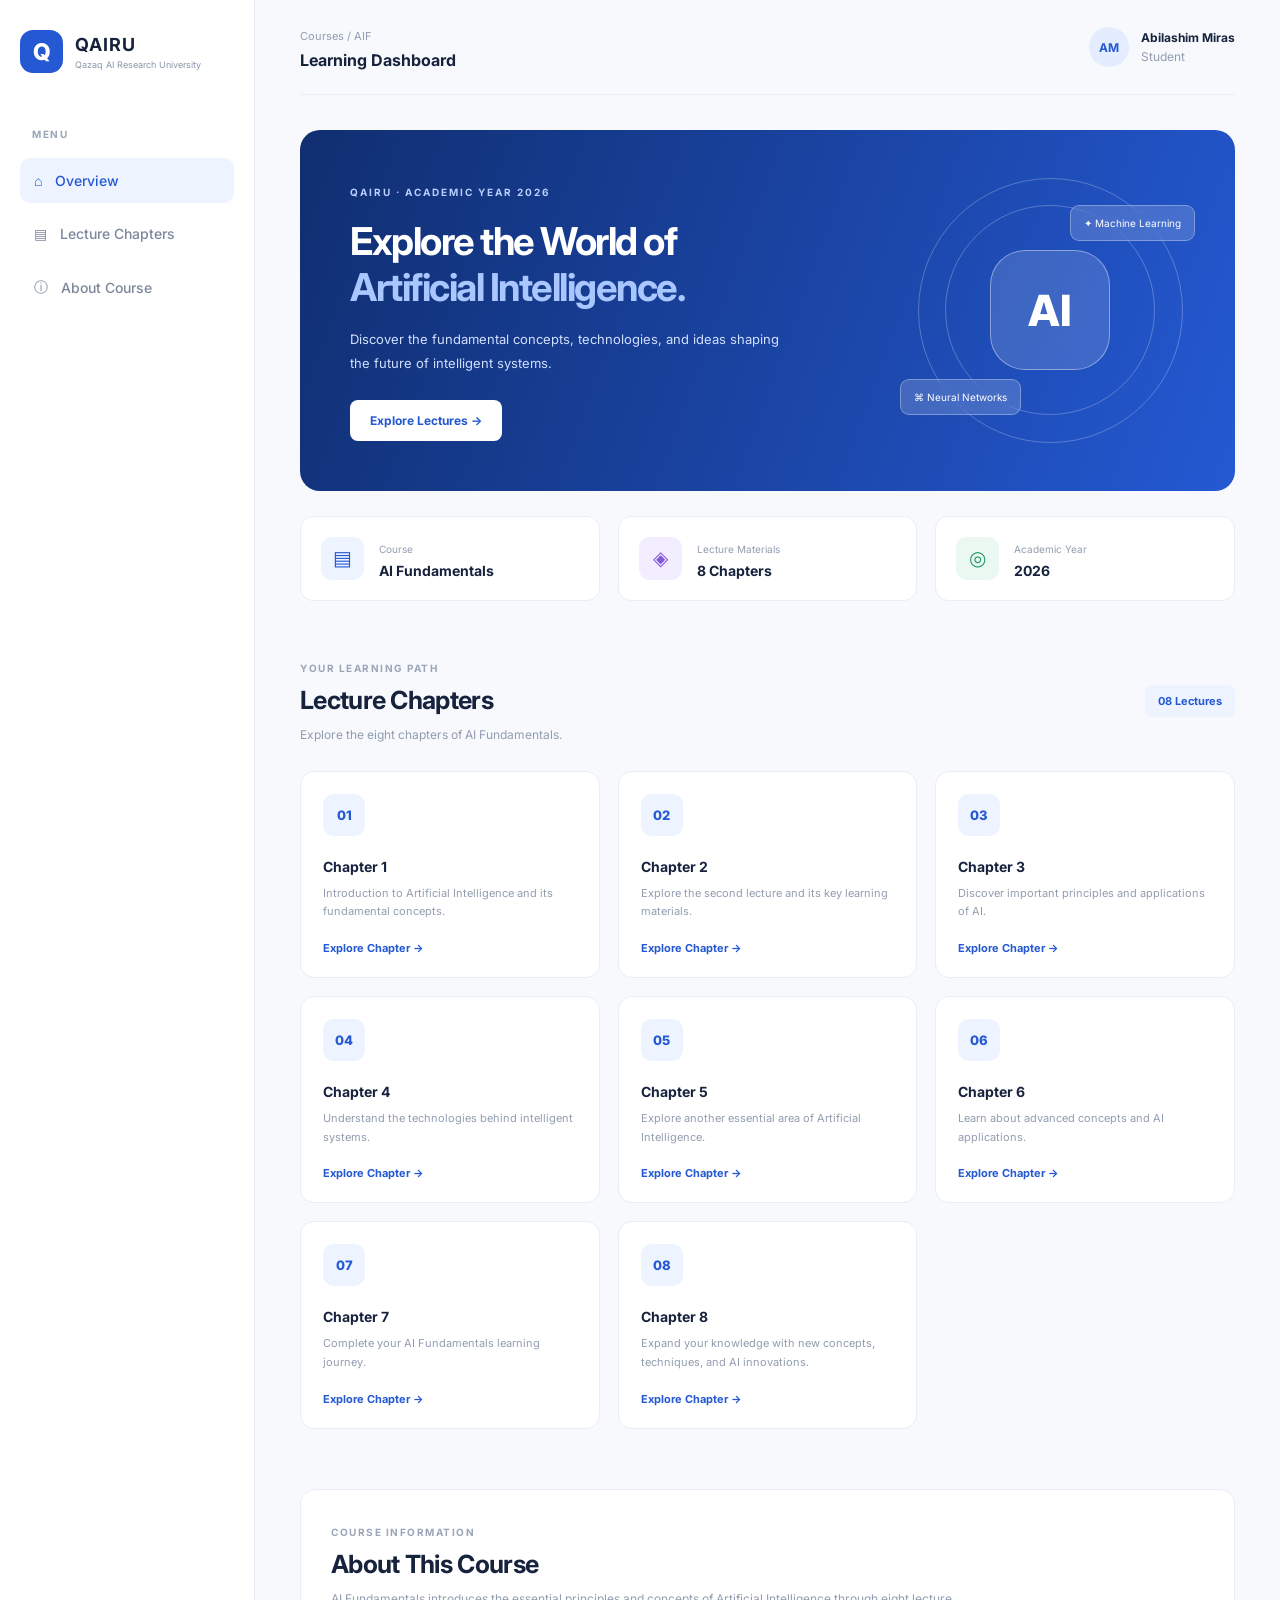
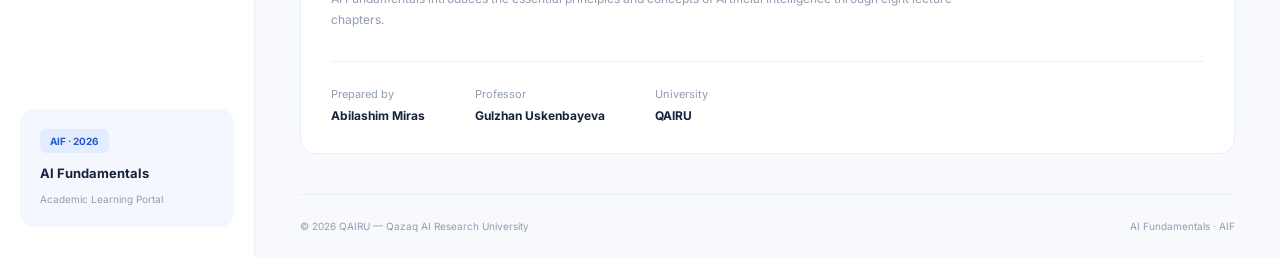
==== index.html @ 42ffa251 "Initial commit" ====
<!DOCTYPE html>
<html lang="en">
<head>
    <meta charset="UTF-8">
    <meta name="viewport" content="width=device-width, initial-scale=1.0">
    <title>AI Fundamentals | QAIRU</title>
    <link rel="stylesheet" href="style.css">
    <link rel="preconnect" href="https://fonts.googleapis.com">
    <link href="https://fonts.googleapis.com/css2?family=Inter:wght@400;500;600;700;800&display=swap" rel="stylesheet">
</head>
<body>

<div class="dashboard">

    <aside class="sidebar">
        <div class="logo">
            <div class="logo-icon">Q</div>
            <div>
                <h2>QAIRU</h2>
                <span>Qazaq AI Research University</span>
            </div>
        </div>

        <div class="menu-label">MENU</div>

        <nav>
            <a href="#" class="nav-item active">⌂ <span>Overview</span></a>
            <a href="#chapters" class="nav-item">▤ <span>Lecture Chapters</span></a>
            <a href="#about" class="nav-item">ⓘ <span>About Course</span></a>
        </nav>

        <div class="sidebar-bottom">
            <div class="course-badge">AIF · 2026</div>
            <p>AI Fundamentals</p>
            <span>Academic Learning Portal</span>
        </div>
    </aside>

    <main class="main-content">

        <header class="topbar">
            <div>
                <span class="breadcrumb">Courses / AIF</span>
                <h3>Learning Dashboard</h3>
            </div>
            <div class="profile">
                <div class="avatar">AM</div>
                <div>
                    <strong>Abilashim Miras</strong>
                    <span>Student</span>
                </div>
            </div>
        </header>

        <section class="welcome">
            <div class="welcome-text">
                <span class="eyebrow">QAIRU · ACADEMIC YEAR 2026</span>
                <h1>Explore the World of<br><span>Artificial Intelligence.</span></h1>
                <p>
                    Discover the fundamental concepts, technologies,
                    and ideas shaping the future of intelligent systems.
                </p>
                <a href="#chapters" class="primary-btn">Explore Lectures →</a>
            </div>

            <div class="welcome-art">
                <div class="orbit orbit-one"></div>
                <div class="orbit orbit-two"></div>
                <div class="ai-symbol">AI</div>
                <div class="floating-card card-one">✦ Machine Learning</div>
                <div class="floating-card card-two">⌘ Neural Networks</div>
            </div>
        </section>

        <section class="course-info">
            <div class="info-card">
                <div class="info-icon blue">▤</div>
                <div>
                    <span>Course</span>
                    <h3>AI Fundamentals</h3>
                </div>
            </div>

            <div class="info-card">
                <div class="info-icon purple">◈</div>
                <div>
                    <span>Lecture Materials</span>
                    <h3>8 Chapters</h3>
                </div>
            </div>

            <div class="info-card">
                <div class="info-icon green">◎</div>
                <div>
                    <span>Academic Year</span>
                    <h3>2026</h3>
                </div>
            </div>
        </section>

        <section class="chapters-section" id="chapters">
            <div class="section-heading">
                <div>
                    <span class="section-label">YOUR LEARNING PATH</span>
                    <h2>Lecture Chapters</h2>
                    <p>Explore the eight chapters of AI Fundamentals.</p>
                </div>
                <span class="chapter-count">08 Lectures</span>
            </div>

            <div class="chapter-grid" id="chapterGrid"></div>
        </section>

        <section class="about-section" id="about">
            <span class="section-label">COURSE INFORMATION</span>
            <h2>About This Course</h2>
            <p>
                AI Fundamentals introduces the essential principles
                and concepts of Artificial Intelligence through
                eight lecture chapters.
            </p>

            <div class="credits">
                <div>
                    <span>Prepared by</span>
                    <strong>Abilashim Miras</strong>
                </div>
                <div>
                    <span>Professor</span>
                    <strong>Gulzhan Uskenbayeva</strong>
                </div>
                <div>
                    <span>University</span>
                    <strong>QAIRU</strong>
                </div>
            </div>
        </section>

        <footer>
            <span>© 2026 QAIRU — Qazaq AI Research University</span>
            <span>AI Fundamentals · AIF</span>
        </footer>

    </main>
</div>

<script src="script.js"></script>
</body>
</html>
---- style.css ----
/* GLOBAL SETTINGS */

* {
    margin: 0;
    padding: 0;
    box-sizing: border-box;
}

html {
    scroll-behavior: smooth;
}

body {
    font-family: 'Inter', sans-serif;
    background: #f7f9fd;
    color: #17233d;
}

.dashboard {
    display: flex;
    min-height: 100vh;
}

/* SIDEBAR */

.sidebar {
    width: 255px;
    background: #ffffff;
    border-right: 1px solid #e9edf5;
    padding: 30px 20px;
    display: flex;
    flex-direction: column;
    flex-shrink: 0;
}

.logo {
    display: flex;
    align-items: center;
    gap: 12px;
    margin-bottom: 55px;
}

.logo-icon {
    width: 43px;
    height: 43px;
    background: #2459d3;
    color: white;
    border-radius: 13px;
    display: grid;
    place-items: center;
    font-size: 23px;
    font-weight: 800;
}

.logo h2 {
    font-size: 18px;
    letter-spacing: 1px;
}

.logo span {
    display: block;
    color: #8b96aa;
    font-size: 9px;
    margin-top: 4px;
}

.menu-label,
.section-label {
    font-size: 10px;
    font-weight: 700;
    letter-spacing: 1.5px;
    color: #9aa5b8;
}

.menu-label {
    margin-bottom: 18px;
    padding-left: 12px;
}

nav {
    display: flex;
    flex-direction: column;
    gap: 8px;
}

.nav-item {
    text-decoration: none;
    color: #7c879b;
    padding: 14px;
    border-radius: 10px;
    display: flex;
    gap: 13px;
    align-items: center;
    font-size: 14px;
    font-weight: 500;
    transition: 0.25s;
}

.nav-item:hover,
.nav-item.active {
    background: #edf3ff;
    color: #2459d3;
}

.sidebar-bottom {
    margin-top: auto;
    padding: 20px;
    background: #f4f7fd;
    border-radius: 14px;
}

.course-badge {
    display: inline-block;
    color: #2459d3;
    background: #e4ecff;
    padding: 6px 10px;
    font-size: 10px;
    font-weight: 700;
    border-radius: 6px;
    margin-bottom: 12px;
}

.sidebar-bottom p {
    font-size: 13px;
    font-weight: 700;
    margin-bottom: 6px;
}

.sidebar-bottom span {
    color: #929db0;
    font-size: 10px;
}

/* MAIN CONTENT */

.main-content {
    flex: 1;
    min-width: 0;
    padding: 0 45px;
    max-width: 1600px;
    margin: 0 auto;
}

.topbar {
    height: 95px;
    display: flex;
    justify-content: space-between;
    align-items: center;
    border-bottom: 1px solid #e9edf5;
}

.breadcrumb {
    color: #929db0;
    font-size: 11px;
}

.topbar h3 {
    font-size: 16px;
    margin-top: 6px;
}

.profile {
    display: flex;
    align-items: center;
    gap: 12px;
}

.avatar {
    width: 40px;
    height: 40px;
    background: #e4ecff;
    color: #2459d3;
    border-radius: 50%;
    display: grid;
    place-items: center;
    font-weight: 700;
    font-size: 12px;
}

.profile strong,
.profile span {
    display: block;
    font-size: 12px;
}

.profile span {
    color: #929db0;
    margin-top: 4px;
}

/* WELCOME SECTION */

.welcome {
    background: linear-gradient(110deg, #102e70, #2459d3);
    border-radius: 20px;
    margin-top: 35px;
    padding: 50px;
    min-height: 310px;
    display: flex;
    align-items: center;
    justify-content: space-between;
    color: white;
    overflow: hidden;
    position: relative;
}

.welcome-text {
    max-width: 560px;
    position: relative;
    z-index: 2;
}

.eyebrow {
    color: #b8ceff;
    font-size: 10px;
    font-weight: 700;
    letter-spacing: 2px;
}

.welcome h1 {
    font-size: clamp(27px, 3vw, 40px);
    line-height: 1.2;
    margin: 18px 0;
    letter-spacing: -1.5px;
}

.welcome h1 span {
    color: #a9c6ff;
}

.welcome p {
    font-size: 13px;
    line-height: 1.8;
    color: #d1dfff;
    max-width: 430px;
    margin-bottom: 25px;
}

.primary-btn {
    display: inline-block;
    background: white;
    color: #2459d3;
    text-decoration: none;
    padding: 13px 20px;
    border-radius: 8px;
    font-size: 12px;
    font-weight: 700;
    transition: 0.25s;
}

.primary-btn:hover {
    background: #e9f0ff;
    transform: translateY(-2px);
}

/* ABSTRACT AI ART */

.welcome-art {
    width: 270px;
    height: 240px;
    position: relative;
    display: grid;
    place-items: center;
    flex-shrink: 0;
}

.ai-symbol {
    width: 120px;
    height: 120px;
    border-radius: 35px;
    background: rgba(255, 255, 255, 0.14);
    border: 1px solid rgba(255, 255, 255, 0.4);
    backdrop-filter: blur(10px);
    display: grid;
    place-items: center;
    font-size: 43px;
    font-weight: 800;
    color: white;
    z-index: 2;
}

.orbit {
    position: absolute;
    border: 1px solid rgba(255, 255, 255, 0.25);
    border-radius: 50%;
}

.orbit-one {
    width: 210px;
    height: 210px;
}

.orbit-two {
    width: 265px;
    height: 265px;
}

.floating-card {
    position: absolute;
    background: rgba(255, 255, 255, 0.17);
    border: 1px solid rgba(255, 255, 255, 0.3);
    backdrop-filter: blur(10px);
    padding: 11px 13px;
    border-radius: 9px;
    font-size: 10px;
    white-space: nowrap;
    z-index: 3;
}

.card-one {
    top: 15px;
    right: -10px;
}

.card-two {
    bottom: 15px;
    left: -15px;
}

/* COURSE INFORMATION */

.course-info {
    display: grid;
    grid-template-columns: repeat(3, 1fr);
    gap: 18px;
    margin: 25px 0 55px;
}

.info-card {
    background: white;
    border: 1px solid #e9edf5;
    border-radius: 13px;
    padding: 20px;
    display: flex;
    align-items: center;
    gap: 15px;
}

.info-icon {
    width: 43px;
    height: 43px;
    border-radius: 11px;
    display: grid;
    place-items: center;
    font-size: 20px;
}

.blue {
    background: #edf3ff;
    color: #2459d3;
}

.purple {
    background: #f2edff;
    color: #8658d6;
}

.green {
    background: #eaf8f1;
    color: #259a65;
}

.info-card span {
    color: #929db0;
    font-size: 10px;
}

.info-card h3 {
    font-size: 14px;
    margin-top: 5px;
}

/* CHAPTERS */

.chapters-section {
    margin-bottom: 60px;
}

.section-heading {
    display: flex;
    justify-content: space-between;
    align-items: center;
    margin-bottom: 25px;
}

.section-heading h2,
.about-section h2 {
    font-size: 25px;
    margin: 9px 0;
    letter-spacing: -0.7px;
}

.section-heading p,
.about-section > p {
    font-size: 12px;
    color: #929db0;
    line-height: 1.8;
}

.chapter-count {
    background: #edf3ff;
    color: #2459d3;
    font-size: 11px;
    font-weight: 700;
    padding: 9px 13px;
    border-radius: 7px;
}

.chapter-grid {
    display: grid;
    grid-template-columns: repeat(3, 1fr);
    gap: 18px;
}

.chapter-card {
    background: white;
    border: 1px solid #e9edf5;
    padding: 22px;
    border-radius: 14px;
    transition: 0.25s;
    text-decoration: none;
    color: inherit;
    display: block;
}

.chapter-card:hover {
    transform: translateY(-5px);
    border-color: #9dbaff;
    box-shadow: 0 12px 30px rgba(40, 80, 150, 0.08);
}

.chapter-number {
    width: 42px;
    height: 42px;
    display: grid;
    place-items: center;
    background: #edf3ff;
    color: #2459d3;
    border-radius: 11px;
    font-size: 13px;
    font-weight: 800;
    margin-bottom: 22px;
}

.chapter-card h3 {
    font-size: 14px;
    margin-bottom: 9px;
}

.chapter-card p {
    font-size: 11px;
    color: #929db0;
    line-height: 1.7;
}

.chapter-link {
    color: #2459d3;
    font-size: 11px;
    font-weight: 700;
    margin-top: 20px;
    display: block;
}

/* ABOUT COURSE */

.about-section {
    background: white;
    border: 1px solid #e9edf5;
    border-radius: 15px;
    padding: 30px;
    margin-bottom: 40px;
}

.about-section > p {
    max-width: 650px;
}

.credits {
    display: flex;
    flex-wrap: wrap;
    gap: 50px;
    margin-top: 30px;
    padding-top: 25px;
    border-top: 1px solid #edf0f5;
}

.credits span,
.credits strong {
    display: block;
    font-size: 11px;
}

.credits span {
    color: #929db0;
    margin-bottom: 7px;
}

.credits strong {
    font-size: 12px;
}

/* FOOTER */

footer {
    border-top: 1px solid #e9edf5;
    padding: 25px 0;
    display: flex;
    justify-content: space-between;
    gap: 15px;
    flex-wrap: wrap;
    color: #929db0;
    font-size: 10px;
}

/* RESPONSIVE DESIGN */

@media (max-width: 1000px) {
    .main-content {
        padding: 0 25px;
    }

    .chapter-grid {
        grid-template-columns: repeat(2, 1fr);
    }

    .welcome {
        padding: 35px;
    }

    .welcome-art {
        transform: scale(0.8);
    }
}

@media (max-width: 700px) {
    .sidebar {
        width: 75px;
        padding: 20px 10px;
    }

    .logo {
        justify-content: center;
    }

    .logo > div:last-child,
    .menu-label,
    .nav-item span,
    .sidebar-bottom {
        display: none;
    }

    .nav-item {
        justify-content: center;
        font-size: 20px;
    }

    .main-content {
        padding: 0 15px;
    }

    .welcome {
        padding: 30px 22px;
    }

    .welcome-art {
        display: none;
    }

    .course-info {
        grid-template-columns: 1fr;
    }

    .chapter-grid {
        grid-template-columns: 1fr;
    }

    .credits {
        gap: 20px;
    }

    .topbar {
        height: 80px;
    }

    .profile strong {
        font-size: 10px;
    }
}

/* =================================
   CHAPTER / LECTURE PAGE
================================= */

.lesson-page {
    background: #f7f9fd;
}

.lesson-topbar {
    height: 75px;
    padding: 0 6%;
    background: white;
    border-bottom: 1px solid #e9edf5;
    display: flex;
    justify-content: space-between;
    align-items: center;
}

.back-link {
    text-decoration: none;
    color: #63718a;
    font-size: 13px;
    font-weight: 600;
}

.back-link:hover {
    color: #2459d3;
}

.lesson-brand {
    font-weight: 800;
    color: #2459d3;
    letter-spacing: 1px;
}

.lesson-brand span {
    color: #929db0;
}

.lesson-container {
    max-width: 1050px;
    margin: auto;
    padding: 35px 25px 70px;
}

.lesson-breadcrumb {
    color: #929db0;
    font-size: 12px;
    margin-bottom: 25px;
}

.lesson-hero {
    background: linear-gradient(120deg, #102e70, #2459d3);
    border-radius: 20px;
    padding: 55px;
    color: white;
    margin-bottom: 55px;
}

.lesson-tag {
    color: #b8ceff;
    font-size: 10px;
    font-weight: 700;
    letter-spacing: 2px;
}

.lesson-hero h1 {
    font-size: clamp(30px, 5vw, 45px);
    line-height: 1.2;
    margin: 22px 0;
    letter-spacing: -1.5px;
}

.lesson-hero h1 span {
    color: #a9c6ff;
}

.lesson-hero > p {
    color: #d1dfff;
    font-size: 14px;
    line-height: 1.8;
    max-width: 650px;
}

.lesson-meta {
    display: flex;
    flex-wrap: wrap;
    gap: 20px;
    margin-top: 30px;
    color: #d1dfff;
    font-size: 11px;
}

.lesson-section {
    margin-bottom: 65px;
}

.lesson-heading {
    margin-bottom: 25px;
}

.lesson-heading h2 {
    font-size: 26px;
    margin: 10px 0;
    letter-spacing: -0.7px;
}

.lesson-heading > p {
    font-size: 13px;
    color: #929db0;
    line-height: 1.8;
}

.concept-grid {
    display: grid;
    grid-template-columns: repeat(3, 1fr);
    gap: 16px;
}

.concept-card,
.comparison-card {
    background: white;
    border: 1px solid #e9edf5;
    border-radius: 14px;
    padding: 23px;
}

.concept-icon {
    display: grid;
    place-items: center;
    width: 42px;
    height: 42px;
    border-radius: 11px;
    background: #edf3ff;
    color: #2459d3;
    font-size: 20px;
    margin-bottom: 18px;
}

.concept-card h3,
.comparison-card h3 {
    font-size: 15px;
    margin-bottom: 10px;
}

.concept-card p,
.comparison-card li {
    font-size: 12px;
    line-height: 1.8;
    color: #7d899d;
}

.concept-caption {
    display: block;
    margin-top: 16px;
    color: #2459d3;
    font-size: 9px;
    font-weight: 700;
    letter-spacing: 1px;
}

.comparison-grid {
    display: grid;
    grid-template-columns: repeat(2, 1fr);
    gap: 18px;
}

.comparison-card ul {
    padding-left: 18px;
    margin-top: 20px;
}

.diagram-box {
    background: #f4f7fd;
    border-radius: 12px;
    padding: 22px;
    margin-top: 15px;
    text-align: center;
}

.diagram-node {
    display: inline-grid;
    place-items: center;
    width: 42px;
    height: 42px;
    background: #2459d3;
    color: white;
    border-radius: 50%;
    font-weight: 700;
}

.diagram-branches {
    display: flex;
    justify-content: center;
    gap: 55px;
    margin-top: 17px;
}

.diagram-branches span {
    display: grid;
    place-items: center;
    width: 35px;
    height: 35px;
    background: white;
    border: 1px solid #cddcff;
    border-radius: 50%;
    color: #2459d3;
    font-size: 12px;
    font-weight: 700;
}

.note-box {
    background: #edf3ff;
    border-left: 3px solid #2459d3;
    border-radius: 8px;
    padding: 18px 20px;
    margin-top: 20px;
}

.note-box strong {
    display: block;
    color: #2459d3;
    font-size: 12px;
    margin-bottom: 7px;
}

.note-box p {
    color: #64728b;
    font-size: 12px;
    line-height: 1.8;
}

.algorithm-card {
    background: white;
    border: 1px solid #e9edf5;
    border-radius: 15px;
    padding: 25px;
    margin-bottom: 18px;
}

.algorithm-header {
    display: flex;
    align-items: center;
    gap: 15px;
    margin-bottom: 15px;
}

.algorithm-number {
    display: grid;
    place-items: center;
    width: 45px;
    height: 45px;
    background: #edf3ff;
    color: #2459d3;
    border-radius: 12px;
    font-weight: 800;
}

.algorithm-header h3 {
    font-size: 16px;
    margin-bottom: 5px;
}

.algorithm-type {
    font-size: 9px;
    letter-spacing: 1px;
    color: #2459d3;
    font-weight: 700;
}

.algorithm-card > p {
    color: #7d899d;
    font-size: 12px;
    line-height: 1.8;
}

.algorithm-details {
    display: grid;
    grid-template-columns: repeat(2, 1fr);
    gap: 15px;
    background: #f7f9fd;
    padding: 18px;
    border-radius: 10px;
    margin-top: 18px;
}

.algorithm-details div span,
.algorithm-details div strong {
    display: block;
    font-size: 11px;
}

.algorithm-details div span {
    color: #929db0;
    margin-bottom: 5px;
}

.algorithm-details div strong {
    color: #17233d;
}

.formula-card {
    background: linear-gradient(120deg, #102e70, #2459d3);
    color: white;
    border-radius: 16px;
    padding: 35px;
    text-align: center;
    margin-bottom: 22px;
}

.formula-label {
    color: #b8ceff;
    font-size: 10px;
    font-weight: 700;
    letter-spacing: 2px;
}

.main-formula {
    font-size: clamp(30px, 5vw, 43px);
    font-weight: 800;
    margin: 20px 0;
    letter-spacing: 1px;
}

.formula-card p {
    color: #d1dfff;
    font-size: 12px;
    line-height: 1.8;
}

.code-concept {
    background: white;
    border: 1px solid #e9edf5;
    border-radius: 13px;
    padding: 25px;
    margin-bottom: 16px;
}

.code-concept h3 {
    font-size: 15px;
    margin-bottom: 10px;
}

.code-concept p {
    color: #7d899d;
    font-size: 12px;
    line-height: 1.8;
    margin-bottom: 14px;
}

.code-concept pre {
    background: #15233d;
    color: #dce8ff;
    padding: 20px;
    border-radius: 10px;
    overflow-x: auto;
    font-size: 12px;
    line-height: 1.8;
}

.formula-inline {
    background: #edf3ff;
    color: #2459d3;
    padding: 18px;
    text-align: center;
    border-radius: 9px;
    font-size: 20px;
    font-weight: 700;
}

.table-wrapper {
    overflow-x: auto;
    background: white;
    border: 1px solid #e9edf5;
    border-radius: 12px;
}

.lesson-table {
    width: 100%;
    border-collapse: collapse;
    min-width: 550px;
}

.lesson-table th,
.lesson-table td {
    text-align: left;
    padding: 17px;
    border-bottom: 1px solid #edf0f5;
    font-size: 12px;
}

.lesson-table th {
    background: #edf3ff;
    color: #2459d3;
    font-weight: 700;
}

.lesson-table td {
    color: #64728b;
    line-height: 1.6;
}

.lesson-table tr:last-child td {
    border-bottom: none;
}

.takeaways {
    background: white;
    border: 1px solid #e9edf5;
    border-radius: 15px;
    padding: 30px;
    margin-bottom: 35px;
}

.takeaways h2 {
    font-size: 24px;
    margin: 12px 0 22px;
}

.takeaways ul {
    list-style: none;
}

.takeaways li {
    padding: 12px 0;
    border-bottom: 1px solid #edf0f5;
    color: #64728b;
    font-size: 12px;
    line-height: 1.7;
}

.takeaways li::before {
    content: "✓";
    color: #2459d3;
    font-weight: 800;
    margin-right: 12px;
}

.takeaways li:last-child {
    border-bottom: none;
}

.lesson-footer {
    background: #edf3ff;
    border-radius: 15px;
    padding: 30px;
    display: flex;
    align-items: center;
    justify-content: space-between;
    gap: 20px;
}

.lesson-footer > div > span {
    color: #2459d3;
    font-size: 9px;
    font-weight: 700;
    letter-spacing: 1px;
}

.lesson-footer h2 {
    font-size: 22px;
    margin: 10px 0;
}

.lesson-footer p {
    color: #7d899d;
    font-size: 11px;
    line-height: 1.7;
}

.lesson-footer .primary-btn {
    background: #2459d3;
    color: white;
    white-space: nowrap;
}

.lesson-bottom {
    padding: 25px;
    text-align: center;
    border-top: 1px solid #e9edf5;
    color: #929db0;
    font-size: 10px;
}

/* MOBILE LECTURE PAGE */

@media (max-width: 700px) {
    .lesson-container {
        padding: 25px 15px 50px;
    }

    .lesson-hero {
        padding: 30px 23px;
    }

    .lesson-meta {
        flex-direction: column;
        gap: 10px;
    }

    .concept-grid,
    .comparison-grid {
        grid-template-columns: 1fr;
    }

    .algorithm-details {
        grid-template-columns: 1fr 1fr;
    }

    .lesson-footer {
        align-items: flex-start;
        flex-direction: column;
    }

    .lesson-topbar {
        padding: 0 18px;
    }
}
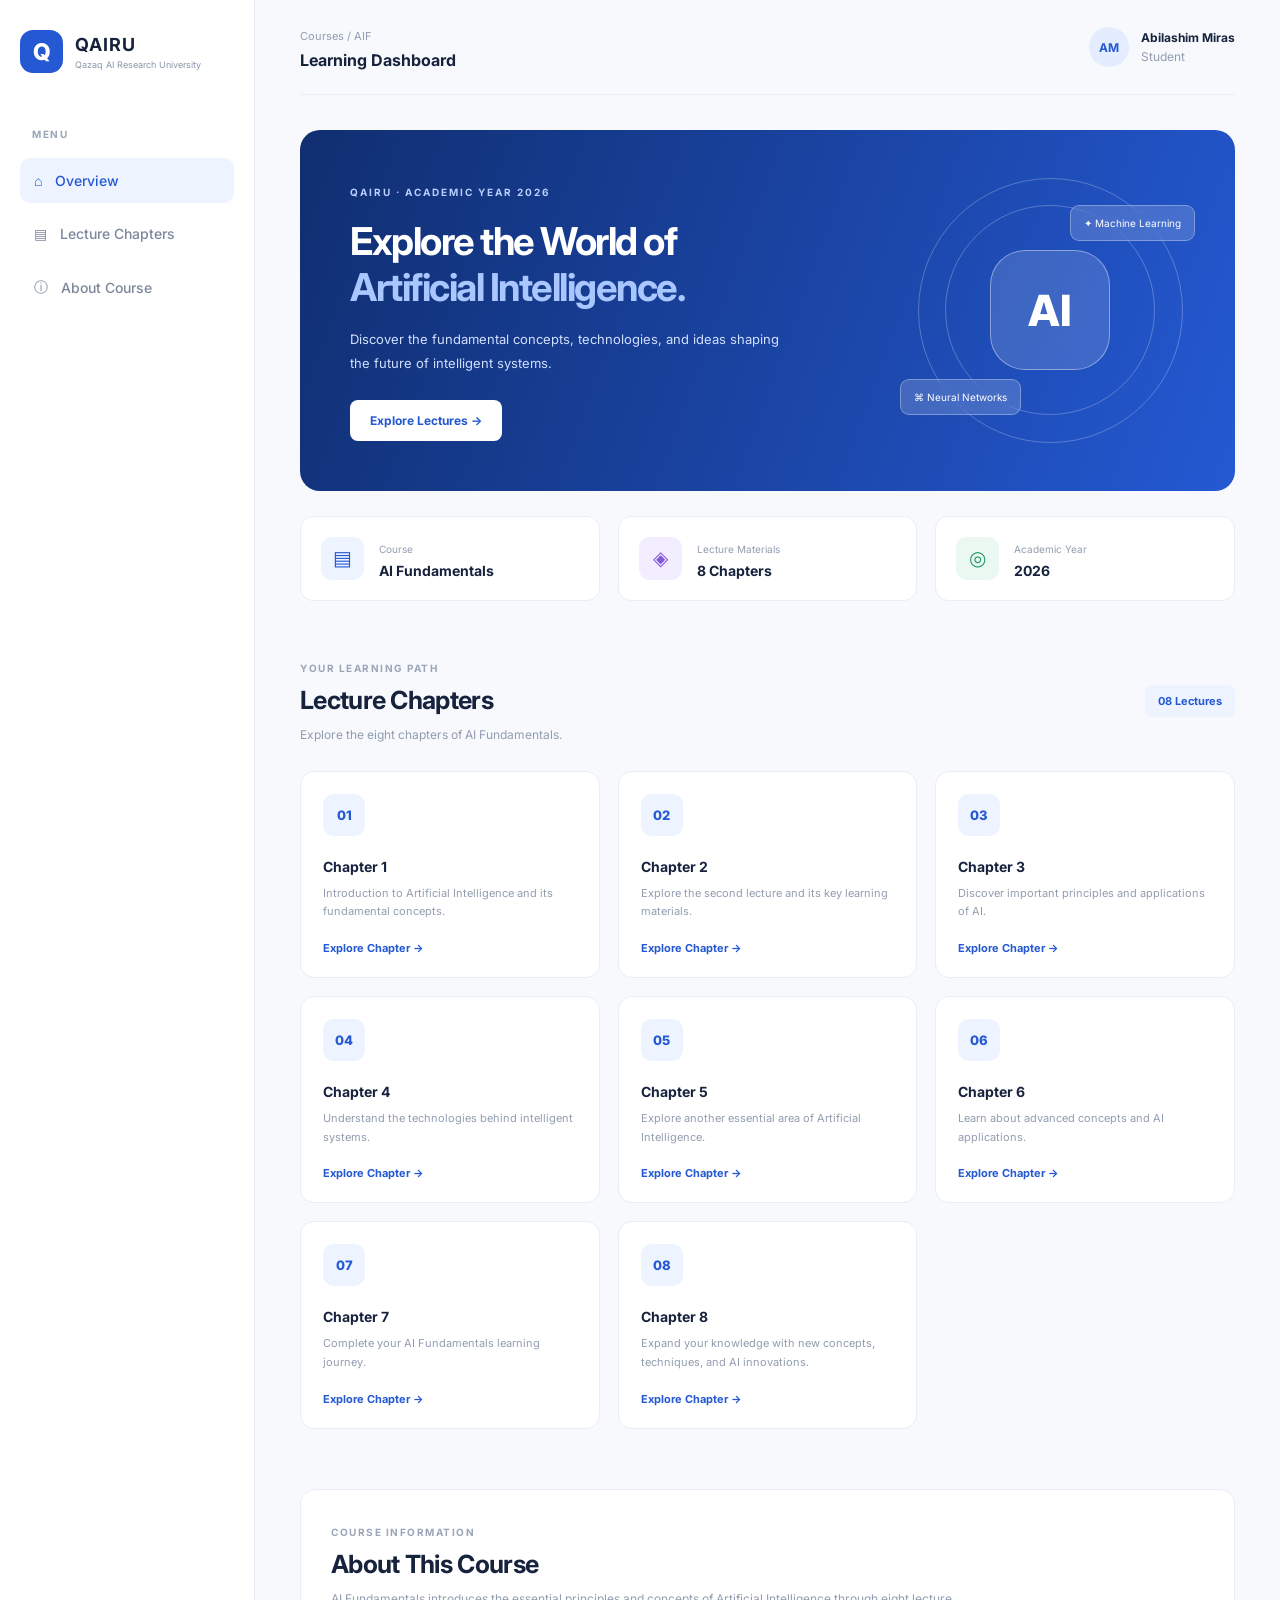
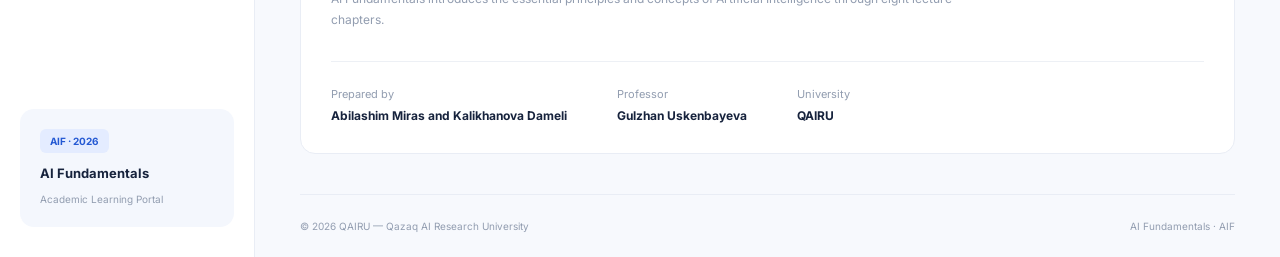
==== commit 7bc45586: "Update index.html" ====
--- a/index.html
+++ b/index.html
@@ -124,7 +124,7 @@
             <div class="credits">
                 <div>
                     <span>Prepared by</span>
-                    <strong>Abilashim Miras</strong>
+                    <strong>Abilashim Miras and Kalikhanova Dameli</strong>
                 </div>
                 <div>
                     <span>Professor</span>
